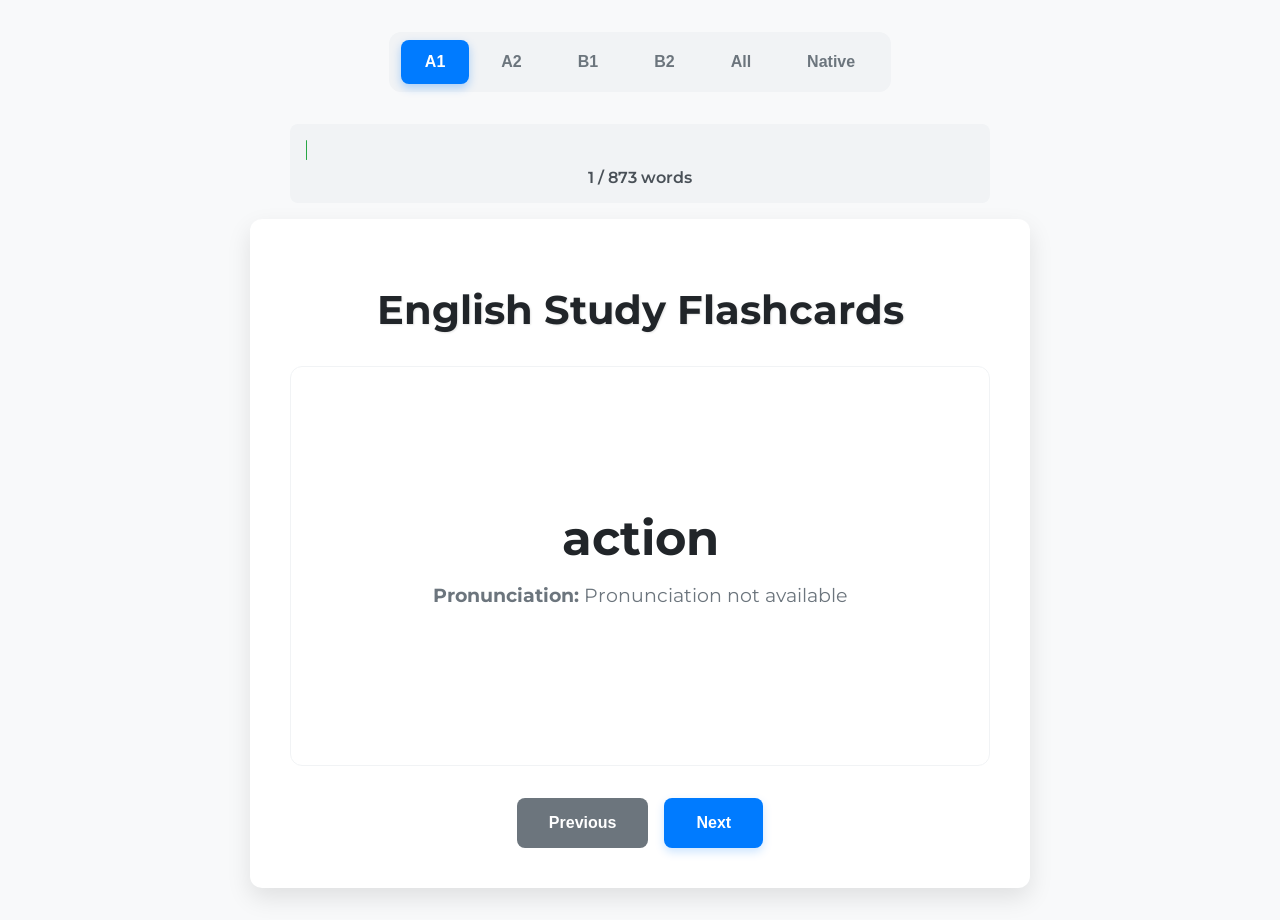
==== index.html @ cefd9eb7 "initializing the translation app" ====
<!DOCTYPE html>
<html lang="en">

<head>
  <meta
    charset="UTF-8">
  <meta
    name="viewport"
    content="width=device-width, initial-scale=1.0">
  <title>English
    Flashcards
  </title>
  <link
    rel="stylesheet"
    href="style.css">
</head>

<body>
  <nav class="nav-bar">
    <button class="nav-btn" data-level="A1">A1</button>
    <button class="nav-btn" data-level="A2">A2</button>
    <button class="nav-btn" data-level="B1">B1</button>
    <button class="nav-btn" data-level="B2">B2</button>
    <button class="nav-btn" data-level="All">All</button>
    <button class="nav-btn" data-level="words">Native</button>
  </nav>
  <div id="progress-container">
    <div id="progress-bar"></div>
    <span id="progress-text"></span>
  </div>
  <div
    class="container">
    <h1>English
      Study
      Flashcards
    </h1>

    <div
      id="flashcard-container">
      <div
        id="flashcard"
        class="flashcard">
        <div
          class="flashcard-front">
          <div
            class="flashcard-front-content">
            <h2
              id="flashcard-word-front">
              Word
              Loading...
            </h2>
            <p>
              <strong>Pronunciation:</strong>
              <span
                id="flashcard-pronunciation-text">N/A</span>
            </p>
            <button
              id="flashcard-play-audio-btn"
              style="display:none;">🔊
              Play
              Sound</button>
          </div>
        </div>
        <div
          class="flashcard-back">
          <div
            class="flashcard-back-content">
            <h2
              id="flashcard-word-back">
            </h2>
            <div
              id="flashcard-headword-translation-area">
              <p>
                <strong>Word
                  Translation
                  (Arabic):</strong>
              </p>
              <p id="flashcard-headword-arabic"
                dir="rtl"
                lang="ar">
                <i>Translating...</i>
              </p>
            </div>
            <hr
              class="content-separator">
            <div
              id="flashcard-mw-details">
              <p>
                <strong>Part
                  of
                  speech:</strong>
                <span
                  id="flashcard-functional-label">N/A</span>
              </p>
              <div
                id="flashcard-definitions-area">
                <h3>
                  Definitions
                  &
                  Examples:
                </h3>
                <dl
                  id="flashcard-definitions-list">
                </dl>
              </div>
              <div
                id="flashcard-synonyms-area"
                style="display:none;">
                <h3>
                  Synonyms:
                </h3>
                <ul
                  id="flashcard-synonyms-list">
                </ul>
              </div>
            </div>
            <div
              id="flashcard-word-not-found-area"
              style="display:none;">
              {/*
              Content
              handled
              by JS
              */}
            </div>
          </div>
        </div>
      </div>
    </div>

    <div
      id="flashcard-navigation">
      <button
        id="prev-card-btn">Previous</button>
        <button
          id="next-card-btn">Next</button>
    </div>

    <div
      id="loading-message"
      class="status-message"
      style="display:none;">
      Loading card
      data...</div>
    <div
      id="error-message"
      class="status-message"
      style="display:none;">
    </div>
  </div>

  
  <script
    src="app.js"
    defer></script>
</body>

</html>
---- style.css ----
@import url('https://fonts.googleapis.com/css2?family=Montserrat:wght@400;600;700&display=swap');

:root {
  --primary-color: #007bff;
  --primary-hover: #0056b3;
  --secondary-color: #6c757d;
  --background-color: #f8f9fa;
  --surface-color: #ffffff;
  --on-surface-color: #212529;
  --success-color: #28a745;
  --warning-color: #ffc107;
  --error-color: #dc3545;
  --light-gray: #f1f3f5;
  --dark-gray: #495057;

  --font-family: 'Montserrat', sans-serif;
  --border-radius: 12px;
  --shadow: 0 10px 25px rgba(0, 0, 0, 0.1);
  --transition-speed: 0.3s;
}

body {
  font-family: var(--font-family);
  margin: 0;
  padding: 2rem;
  background-color: var(--background-color);
  color: var(--on-surface-color);
  display: flex;
  flex-direction: column;
  align-items: center;
  min-height: 100vh;
  box-sizing: border-box;
}

.container {
  max-width: 700px;
  width: 100%;
  background-color: var(--surface-color);
  padding: 2.5rem;
  border-radius: var(--border-radius);
  box-shadow: var(--shadow);
  text-align: center;
}

h1 {
  color: var(--on-surface-color);
  margin-bottom: 2rem;
  font-size: 2.5em;
  font-weight: 700;
  text-shadow: 1px 1px 2px rgba(0, 0, 0, 0.1);
}

.nav-bar {
  display: flex;
  justify-content: center;
  margin-bottom: 2rem;
  background-color: var(--light-gray);
  padding: 0.5rem;
  border-radius: var(--border-radius);
}

.nav-btn {
  background-color: transparent;
  color: var(--secondary-color);
  border: none;
  padding: 0.8rem 1.5rem;
  margin: 0 0.25rem;
  border-radius: 8px;
  cursor: pointer;
  font-size: 1em;
  font-weight: 600;
  transition: all var(--transition-speed) ease;
}

.nav-btn:hover, .nav-btn.selected {
  background-color: rgba(0, 123, 255, 0.1);
  color: var(--primary-color);
}

.nav-btn.selected {
  background-color: var(--primary-color);
  color: var(--surface-color);
  box-shadow: 0 4px 10px rgba(0, 123, 255, 0.3);
}

#progress-container {
  width: 100%;
  max-width: 700px;
  margin-bottom: 1rem;
  background-color: var(--light-gray);
  border-radius: 8px;
  padding: 1rem;
  box-sizing: border-box;
}

#progress-bar {
  width: 0;
  height: 20px;
  background-color: var(--success-color);
  border-radius: 4px;
  transition: width 0.5s ease-in-out;
}

#progress-text {
  display: block;
  text-align: center;
  margin-top: 0.5rem;
  font-weight: 600;
  color: var(--dark-gray);
}

#flashcard-container {
  perspective: 1500px;
  margin-bottom: 2rem;
  width: 100%;
  min-height: 400px;
}

.flashcard {
  width: 100%;
  height: 400px;
  position: relative;
  transform-style: preserve-3d;
  transition: transform 0.8s cubic-bezier(0.25, 0.1, 0.25, 1);
  cursor: pointer;
}

.flashcard.is-flipped {
  transform: rotateY(180deg);
}

.flashcard-front,
.flashcard-back {
  position: absolute;
  top: 0;
  left: 0;
  width: 100%;
  height: 100%;
  backface-visibility: hidden;
  display: flex;
  flex-direction: column;
  justify-content: center;
  align-items: center;
  padding: 2rem;
  box-sizing: border-box;
  border-radius: var(--border-radius);
  background-color: var(--surface-color);
  border: 1px solid var(--light-gray);
  overflow-y: auto;
}

.flashcard-back {
  transform: rotateY(180deg);
  justify-content: flex-start;
  align-items: stretch;
}

.flashcard-front-content,
.flashcard-back-content {
  width: 100%;
  text-align: left;
}

.flashcard-front h2,
#flashcard-word-back {
  color: var(--on-surface-color);
  text-align: center;
  margin-top: 0;
  margin-bottom: 1rem;
  font-size: 3em;
  font-weight: 700;
}

.flashcard-front p {
  text-align: center;
  margin: 1rem 0;
  font-size: 1.2em;
  color: var(--secondary-color);
}

#flashcard-play-audio-btn {
  background-color: var(--success-color);
  color: white;
  border: none;
  padding: 0.8rem 1.5rem;
  border-radius: 8px;
  cursor: pointer;
  font-size: 1em;
  font-weight: 600;
  display: block;
  margin: 2rem auto 0 auto;
  transition: background-color var(--transition-speed);
}

#flashcard-play-audio-btn:hover {
  background-color: #218838;
}

#flashcard-headword-translation-area {
  margin-bottom: 1rem;
  padding-bottom: 1rem;
  text-align: center;
}

#flashcard-headword-arabic {
  font-size: 1.8em;
  font-weight: bold;
  color: var(--success-color);
}

.content-separator {
  border: 0;
  height: 1px;
  background-color: var(--light-gray);
  margin: 1rem 0;
}

#flashcard-definitions-area h3,
#flashcard-synonyms-area h3 {
  padding-bottom: 0.5rem;
  margin-top: 1rem;
  margin-bottom: 1rem;
  color: var(--primary-color);
  font-size: 1.2em;
  font-weight: 700;
  border-bottom: 2px solid var(--primary-color);
  display: inline-block;
}

dl dt {
  font-weight: 600;
  margin-top: 1rem;
  line-height: 1.6;
  color: var(--dark-gray);
}

dl dt .sense-number {
  color: var(--primary-hover);
  font-weight: 700;
  margin-right: 0.5rem;
}

dl dd ul {
  list-style-type: '↪';
  padding-left: 1.5rem;
  margin: 0.5rem 0 0 0;
  font-style: italic;
  color: var(--secondary-color);
}

.arabic-translation {
  display: inline-block;
  margin-left: 0.5rem;
  padding: 0.2rem 0.5rem;
  background-color: var(--light-gray);
  border-radius: 4px;
  font-size: 0.9em;
  color: var(--dark-gray);
}

.translate-btn {
  background-color: var(--warning-color);
  color: var(--on-surface-color);
  border: none;
  padding: 0.3rem 0.8rem;
  border-radius: 4px;
  cursor: pointer;
  font-size: 0.8em;
  margin-left: 0.5rem;
  transition: background-color var(--transition-speed);
}

.translate-btn:hover {
  background-color: #e0a800;
}

#flashcard-synonyms-list {
  list-style: none;
  padding: 0;
  display: flex;
  flex-wrap: wrap;
  gap: 0.5rem;
  margin-top: 0.5rem;
}

#flashcard-synonyms-list li {
  background-color: var(--light-gray);
  padding: 0.5rem 1rem;
  border-radius: 20px;
  font-size: 0.9em;
  font-weight: 600;
}

#flashcard-navigation {
  margin-top: 2rem;
  display: flex;
  justify-content: center;
  gap: 1rem;
}

#flashcard-navigation button {
  padding: 1rem 2rem;
  font-size: 1em;
  font-weight: 600;
  border: none;
  border-radius: 8px;
  cursor: pointer;
  background-color: var(--primary-color);
  color: white;
  transition: all var(--transition-speed);
  box-shadow: 0 4px 10px rgba(0, 123, 255, 0.2);
}

#flashcard-navigation button:hover {
  background-color: var(--primary-hover);
  transform: translateY(-2px);
  box-shadow: 0 6px 12px rgba(0, 123, 255, 0.3);
}

#flashcard-navigation button:disabled {
  background-color: var(--secondary-color);
  cursor: not-allowed;
  transform: none;
  box-shadow: none;
}

.status-message {
  margin-top: 1.5rem;
  padding: 1rem;
  border-radius: var(--border-radius);
  text-align: center;
  font-weight: 600;
}

#loading-message {
  color: var(--primary-color);
  background-color: #e7f3ff;
  border: 1px solid var(--primary-color);
}

#error-message {
  color: var(--error-color);
  background-color: #f8d7da;
  border: 1px solid var(--error-color);
}
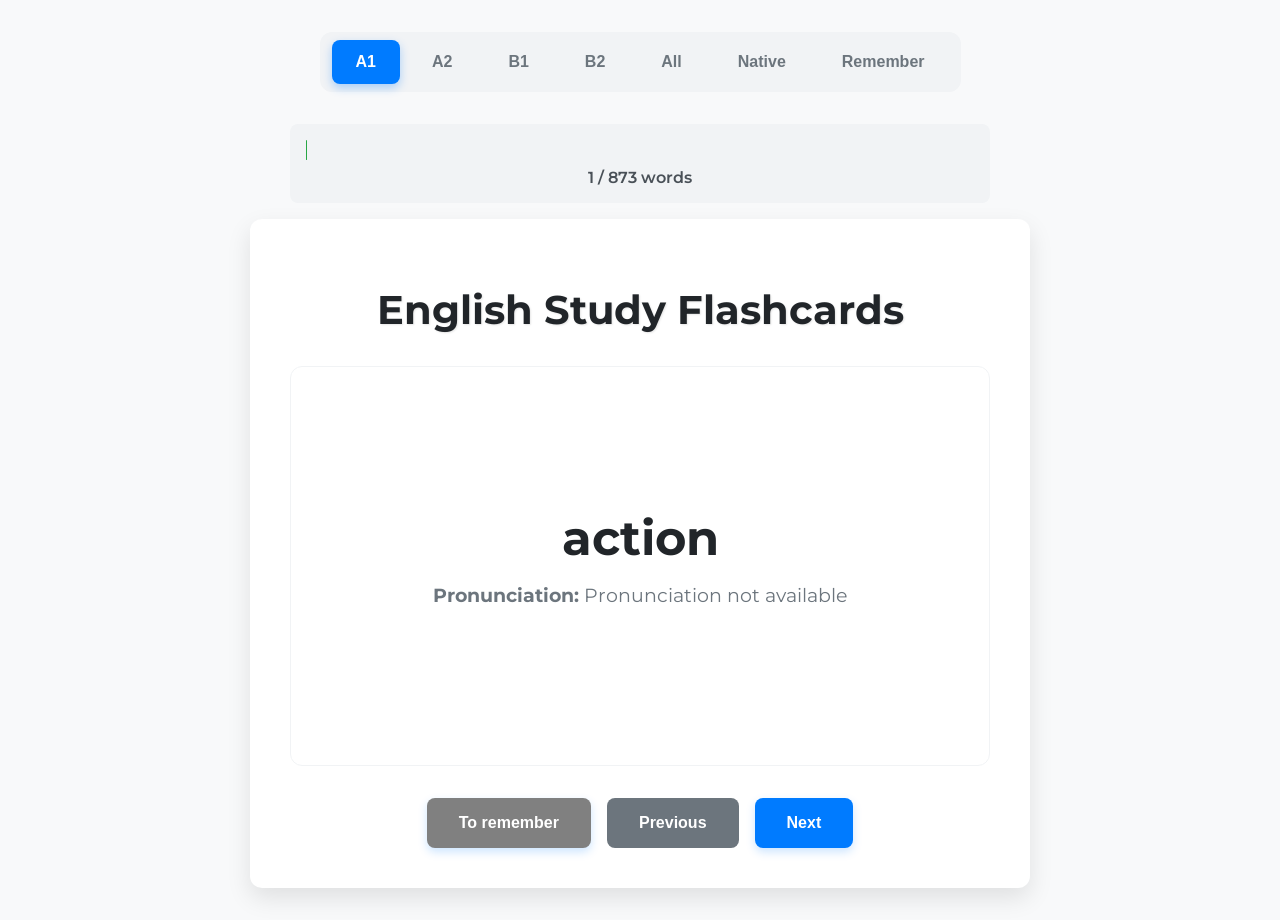
==== commit 1a6774b2: "fixed audio bug" ====
--- a/index.html
+++ b/index.html
@@ -1,158 +1,94 @@
 <!DOCTYPE html>
 <html lang="en">
+  <head>
+    <meta charset="UTF-8" />
+    <meta name="viewport" content="width=device-width, initial-scale=1.0" />
+    <title>English Flashcards</title>
+    <link rel="stylesheet" href="style.css" />
+  </head>
 
-<head>
-  <meta
-    charset="UTF-8">
-  <meta
-    name="viewport"
-    content="width=device-width, initial-scale=1.0">
-  <title>English
-    Flashcards
-  </title>
-  <link
-    rel="stylesheet"
-    href="style.css">
-</head>
+  <body>
+    <nav class="nav-bar">
+      <button class="nav-btn" data-level="A1">A1</button>
+      <button class="nav-btn" data-level="A2">A2</button>
+      <button class="nav-btn" data-level="B1">B1</button>
+      <button class="nav-btn" data-level="B2">B2</button>
+      <button class="nav-btn" data-level="All">All</button>
+      <button class="nav-btn" data-level="words">Native</button>
+      <button class="nav-btn">Remember</button>
+    </nav>
+    <div id="progress-container">
+      <div id="progress-bar"></div>
+      <span id="progress-text"></span>
+    </div>
+    <div class="container">
+      <h1>English Study Flashcards</h1>
 
-<body>
-  <nav class="nav-bar">
-    <button class="nav-btn" data-level="A1">A1</button>
-    <button class="nav-btn" data-level="A2">A2</button>
-    <button class="nav-btn" data-level="B1">B1</button>
-    <button class="nav-btn" data-level="B2">B2</button>
-    <button class="nav-btn" data-level="All">All</button>
-    <button class="nav-btn" data-level="words">Native</button>
-  </nav>
-  <div id="progress-container">
-    <div id="progress-bar"></div>
-    <span id="progress-text"></span>
-  </div>
-  <div
-    class="container">
-    <h1>English
-      Study
-      Flashcards
-    </h1>
-
-    <div
-      id="flashcard-container">
-      <div
-        id="flashcard"
-        class="flashcard">
-        <div
-          class="flashcard-front">
-          <div
-            class="flashcard-front-content">
-            <h2
-              id="flashcard-word-front">
-              Word
-              Loading...
-            </h2>
-            <p>
-              <strong>Pronunciation:</strong>
-              <span
-                id="flashcard-pronunciation-text">N/A</span>
-            </p>
-            <button
-              id="flashcard-play-audio-btn"
-              style="display:none;">🔊
-              Play
-              Sound</button>
+      <div id="flashcard-container">
+        <div id="flashcard" class="flashcard">
+          <div class="flashcard-front">
+            <div class="flashcard-front-content">
+              <h2 id="flashcard-word-front">Word Loading...</h2>
+              <p>
+                <strong>Pronunciation:</strong>
+                <span id="flashcard-pronunciation-text">N/A</span>
+              </p>
+              <button id="flashcard-play-audio-btn" style="display: none">
+                🔊 Play Sound
+              </button>
+            </div>
           </div>
-        </div>
-        <div
-          class="flashcard-back">
-          <div
-            class="flashcard-back-content">
-            <h2
-              id="flashcard-word-back">
-            </h2>
-            <div
-              id="flashcard-headword-translation-area">
-              <p>
-                <strong>Word
-                  Translation
-                  (Arabic):</strong>
-              </p>
-              <p id="flashcard-headword-arabic"
-                dir="rtl"
-                lang="ar">
-                <i>Translating...</i>
-              </p>
-            </div>
-            <hr
-              class="content-separator">
-            <div
-              id="flashcard-mw-details">
-              <p>
-                <strong>Part
-                  of
-                  speech:</strong>
-                <span
-                  id="flashcard-functional-label">N/A</span>
-              </p>
-              <div
-                id="flashcard-definitions-area">
-                <h3>
-                  Definitions
-                  &
-                  Examples:
-                </h3>
-                <dl
-                  id="flashcard-definitions-list">
-                </dl>
+          <div class="flashcard-back">
+            <div class="flashcard-back-content">
+              <h2 id="flashcard-word-back"></h2>
+              <div id="flashcard-headword-translation-area">
+                <p>
+                  <strong>Word Translation (Arabic):</strong>
+                </p>
+                <p id="flashcard-headword-arabic" dir="rtl" lang="ar">
+                  <i>Translating...</i>
+                </p>
               </div>
-              <div
-                id="flashcard-synonyms-area"
-                style="display:none;">
-                <h3>
-                  Synonyms:
-                </h3>
-                <ul
-                  id="flashcard-synonyms-list">
-                </ul>
+              <hr class="content-separator" />
+              <div id="flashcard-mw-details">
+                <p>
+                  <strong>Part of speech:</strong>
+                  <span id="flashcard-functional-label">N/A</span>
+                </p>
+                <div id="flashcard-definitions-area">
+                  <h3>Definitions & Examples:</h3>
+                  <dl id="flashcard-definitions-list"></dl>
+                </div>
+                <div id="flashcard-synonyms-area" style="display: none">
+                  <h3>Synonyms:</h3>
+                  <ul id="flashcard-synonyms-list"></ul>
+                </div>
               </div>
-            </div>
-            <div
-              id="flashcard-word-not-found-area"
-              style="display:none;">
-              {/*
-              Content
-              handled
-              by JS
-              */}
+              <div id="flashcard-word-not-found-area" style="display: none">
+                {/* Content handled by JS */}
+              </div>
             </div>
           </div>
         </div>
       </div>
+      <div id="controls-container">
+        <button id="remember-card-btn" class="remember-card-btn">To remember</button>
+        <div id="flashcard-navigation">
+          <button id="prev-card-btn">Previous</button>
+          <button id="next-card-btn">Next</button>
+        </div>
+      </div>
+
+      <div id="loading-message" class="status-message" style="display: none">
+        Loading card data...
+      </div>
+      <div
+        id="error-message"
+        class="status-message"
+        style="display: none"
+      ></div>
     </div>
 
-    <div
-      id="flashcard-navigation">
-      <button
-        id="prev-card-btn">Previous</button>
-        <button
-          id="next-card-btn">Next</button>
-    </div>
-
-    <div
-      id="loading-message"
-      class="status-message"
-      style="display:none;">
-      Loading card
-      data...</div>
-    <div
-      id="error-message"
-      class="status-message"
-      style="display:none;">
-    </div>
-  </div>
-
-  
-  <script
-    src="app.js"
-    defer></script>
-</body>
-
-</html>+    <script src="app.js" defer></script>
+  </body>
+</html>
--- a/style.css
+++ b/style.css
@@ -71,8 +71,33 @@
   font-weight: 600;
   transition: all var(--transition-speed) ease;
 }
-
-.nav-btn:hover, .nav-btn.selected {
+#controls-container {
+  display: flex;
+  justify-content: center;
+  align-items: center;
+  gap: 1rem;
+  margin-top: 1rem;
+}
+.remember-card-btn {
+  padding: 1rem 2rem;
+  font-size: 1em;
+  font-weight: 600;
+  border: none;
+  border-radius: 8px;
+  cursor: pointer;
+  background-color: gray;
+  color: white;
+  transition: all var(--transition-speed);
+  box-shadow: 0 4px 10px rgba(0, 123, 255, 0.2);
+}
+
+.remember-card-btn:hover {
+  background-color: darkgray;
+  transform: translateY(-2px);
+  box-shadow: 0 6px 12px rgba(0, 123, 255, 0.3);
+}
+
+.nav-btn:hover{
   background-color: rgba(0, 123, 255, 0.1);
   color: var(--primary-color);
 }
@@ -292,7 +317,6 @@
 }
 
 #flashcard-navigation {
-  margin-top: 2rem;
   display: flex;
   justify-content: center;
   gap: 1rem;
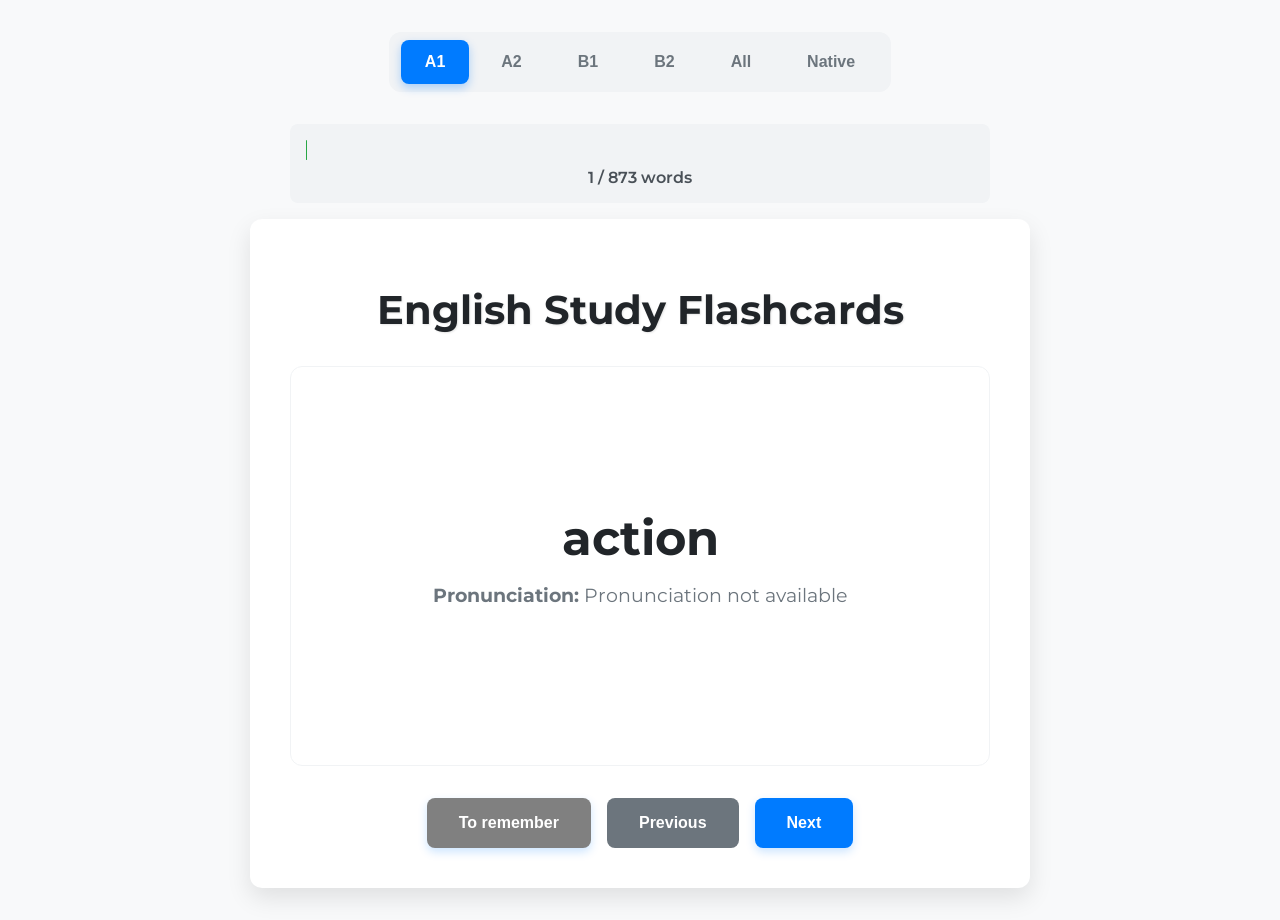
==== commit ece71283: ".." ====
--- a/index.html
+++ b/index.html
@@ -15,7 +15,6 @@
       <button class="nav-btn" data-level="B2">B2</button>
       <button class="nav-btn" data-level="All">All</button>
       <button class="nav-btn" data-level="words">Native</button>
-      <button class="nav-btn">Remember</button>
     </nav>
     <div id="progress-container">
       <div id="progress-bar"></div>
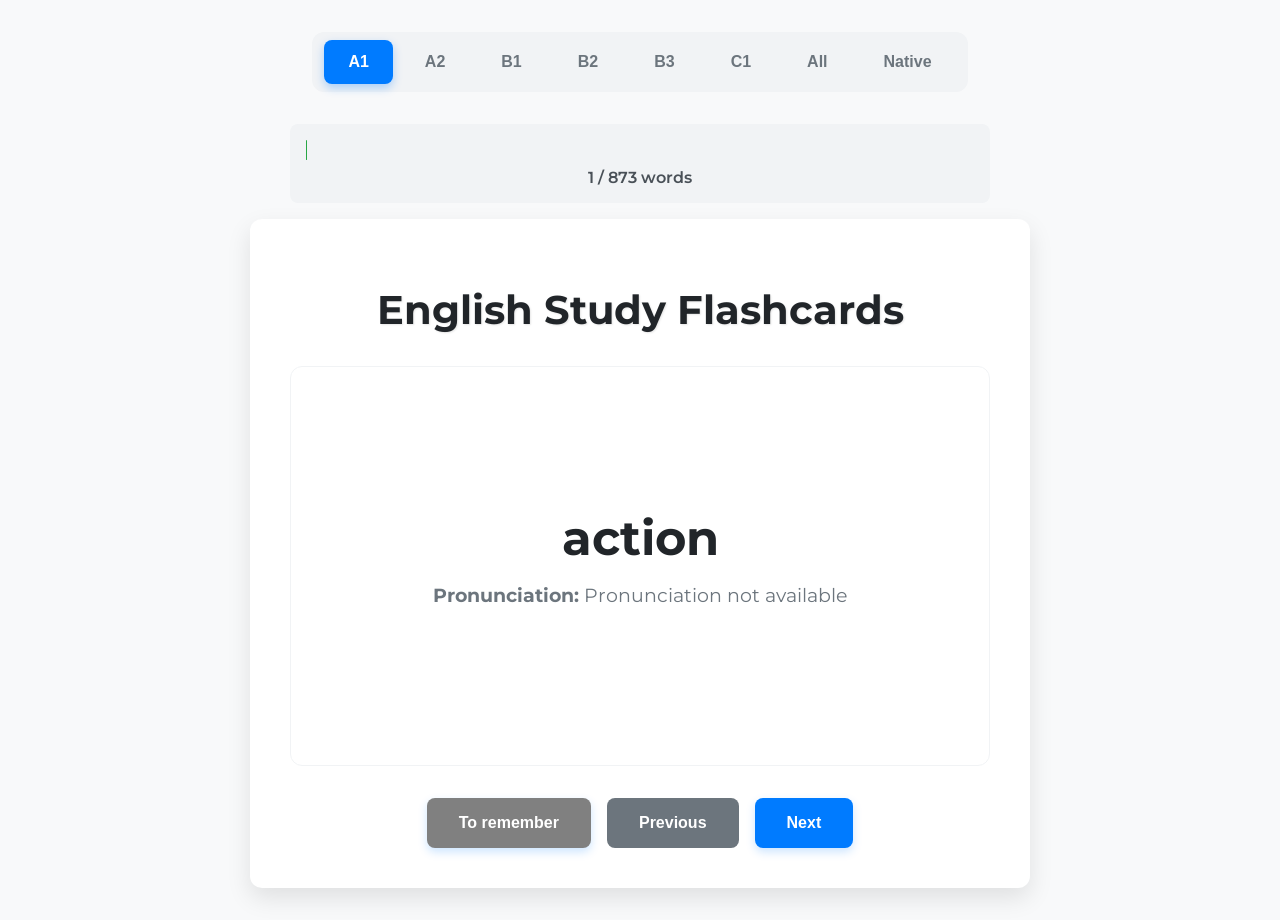
==== commit 1761be97: "adding b2.2 and c1 words" ====
--- a/index.html
+++ b/index.html
@@ -13,6 +13,8 @@
       <button class="nav-btn" data-level="A2">A2</button>
       <button class="nav-btn" data-level="B1">B1</button>
       <button class="nav-btn" data-level="B2">B2</button>
+      <button class="nav-btn" data-level="B3">B3</button>
+      <button class="nav-btn" data-level="C1">C1</button>
       <button class="nav-btn" data-level="All">All</button>
       <button class="nav-btn" data-level="words">Native</button>
     </nav>
@@ -64,14 +66,16 @@
                 </div>
               </div>
               <div id="flashcard-word-not-found-area" style="display: none">
-                {/* Content handled by JS */}
+                <!-- Content handled by JS -->
               </div>
             </div>
           </div>
         </div>
       </div>
       <div id="controls-container">
-        <button id="remember-card-btn" class="remember-card-btn">To remember</button>
+        <button id="remember-card-btn" class="remember-card-btn">
+          To remember
+        </button>
         <div id="flashcard-navigation">
           <button id="prev-card-btn">Previous</button>
           <button id="next-card-btn">Next</button>
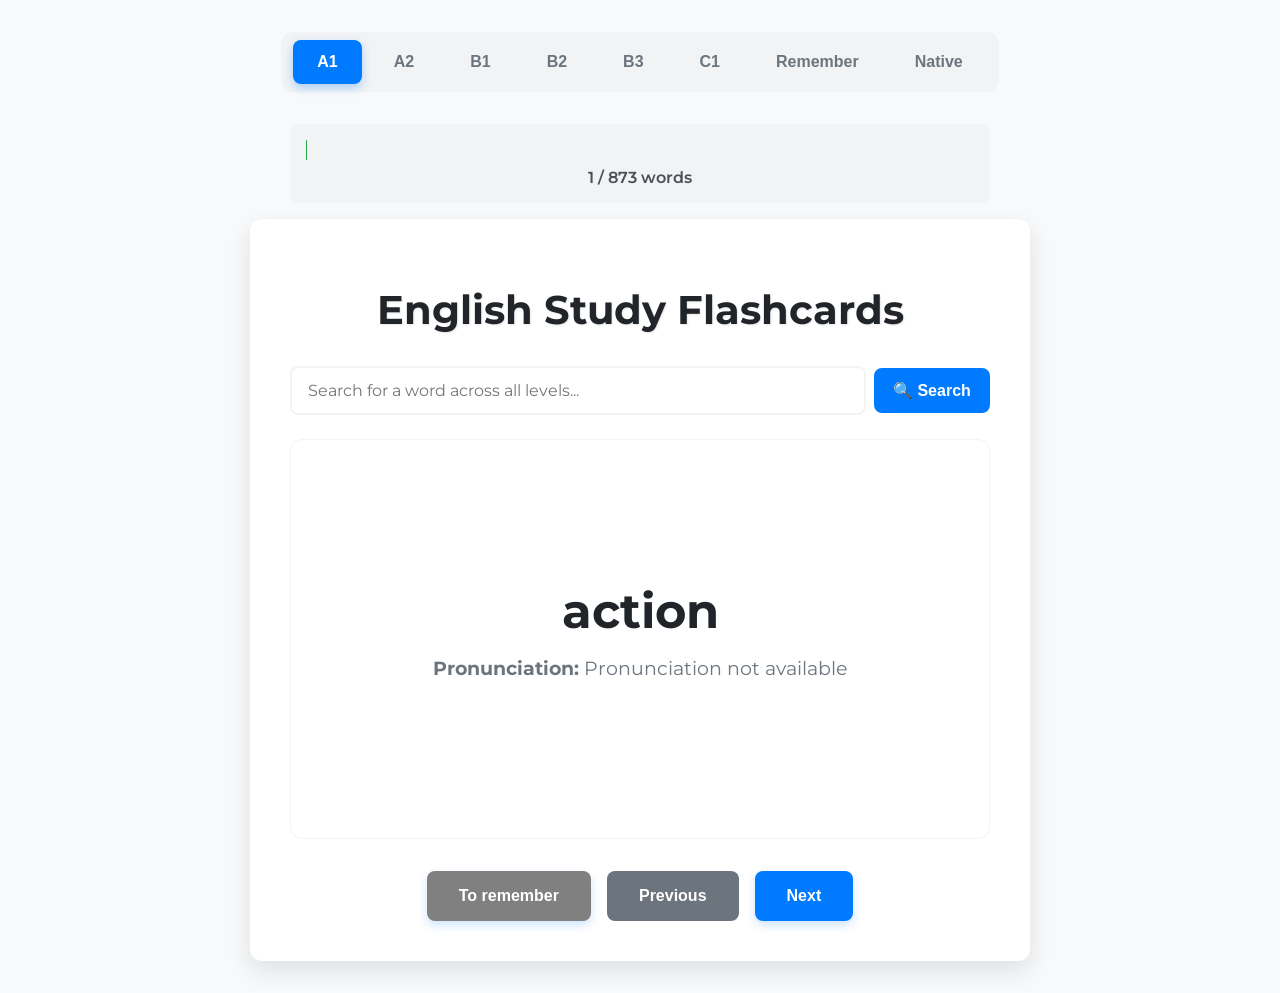
==== commit 4a598849: "adding search feature and to remember feature" ====
--- a/index.html
+++ b/index.html
@@ -15,7 +15,7 @@
       <button class="nav-btn" data-level="B2">B2</button>
       <button class="nav-btn" data-level="B3">B3</button>
       <button class="nav-btn" data-level="C1">C1</button>
-      <button class="nav-btn" data-level="All">All</button>
+      <button class="nav-btn" data-level="remember">Remember</button>
       <button class="nav-btn" data-level="words">Native</button>
     </nav>
     <div id="progress-container">
@@ -24,6 +24,22 @@
     </div>
     <div class="container">
       <h1>English Study Flashcards</h1>
+
+      <!-- Search functionality -->
+      <div id="search-container" class="search-container">
+        <input
+          type="text"
+          id="search-input"
+          placeholder="Search for a word across all levels..."
+          autocomplete="off"
+        />
+        <button id="search-btn">🔍 Search</button>
+        <div
+          id="search-results"
+          class="search-results"
+          style="display: none"
+        ></div>
+      </div>
 
       <div id="flashcard-container">
         <div id="flashcard" class="flashcard">
--- a/style.css
+++ b/style.css
@@ -366,4 +366,123 @@
   color: var(--error-color);
   background-color: #f8d7da;
   border: 1px solid var(--error-color);
+}
+
+/* Search functionality styles */
+.search-container {
+  display: flex;
+  gap: 0.5rem;
+  margin-bottom: 1.5rem;
+  position: relative;
+  align-items: center;
+}
+
+#search-input {
+  flex: 1;
+  padding: 0.8rem 1rem;
+  border: 2px solid var(--light-gray);
+  border-radius: 8px;
+  font-size: 1rem;
+  font-family: var(--font-family);
+  transition: border-color var(--transition-speed);
+}
+
+#search-input:focus {
+  outline: none;
+  border-color: var(--primary-color);
+  box-shadow: 0 0 0 3px rgba(0, 123, 255, 0.1);
+}
+
+#search-btn {
+  padding: 0.8rem 1.2rem;
+  background-color: var(--primary-color);
+  color: white;
+  border: none;
+  border-radius: 8px;
+  cursor: pointer;
+  font-size: 1rem;
+  font-weight: 600;
+  transition: background-color var(--transition-speed);
+}
+
+#search-btn:hover {
+  background-color: var(--primary-hover);
+}
+
+.search-results {
+  position: absolute;
+  top: 100%;
+  left: 0;
+  right: 0;
+  background-color: white;
+  border: 1px solid var(--light-gray);
+  border-radius: 8px;
+  box-shadow: var(--shadow);
+  z-index: 1000;
+  max-height: 300px;
+  overflow-y: auto;
+}
+
+.search-results-header {
+  padding: 0.8rem 1rem;
+  background-color: var(--light-gray);
+  font-weight: 600;
+  border-bottom: 1px solid #dee2e6;
+}
+
+.search-result-item {
+  display: flex;
+  justify-content: space-between;
+  align-items: center;
+  padding: 0.8rem 1rem;
+  cursor: pointer;
+  transition: background-color var(--transition-speed);
+  border-bottom: 1px solid #f8f9fa;
+}
+
+.search-result-item:hover {
+  background-color: var(--light-gray);
+}
+
+.search-result-item:last-child {
+  border-bottom: none;
+}
+
+.search-result-word {
+  font-weight: 600;
+  color: var(--on-surface-color);
+}
+
+.search-result-level {
+  background-color: var(--primary-color);
+  color: white;
+  padding: 0.2rem 0.6rem;
+  border-radius: 4px;
+  font-size: 0.8rem;
+  font-weight: 600;
+}
+
+.search-no-results {
+  padding: 1rem;
+  text-align: center;
+  color: var(--secondary-color);
+  font-style: italic;
+}
+
+.search-more-results {
+  padding: 0.8rem 1rem;
+  text-align: center;
+  color: var(--secondary-color);
+  font-style: italic;
+  border-top: 1px solid #f8f9fa;
+}
+
+/* Remember button states */
+.remember-card-btn.remembered {
+  background-color: var(--success-color);
+  color: white;
+}
+
+.remember-card-btn.remembered:hover {
+  background-color: #218838;
 }
